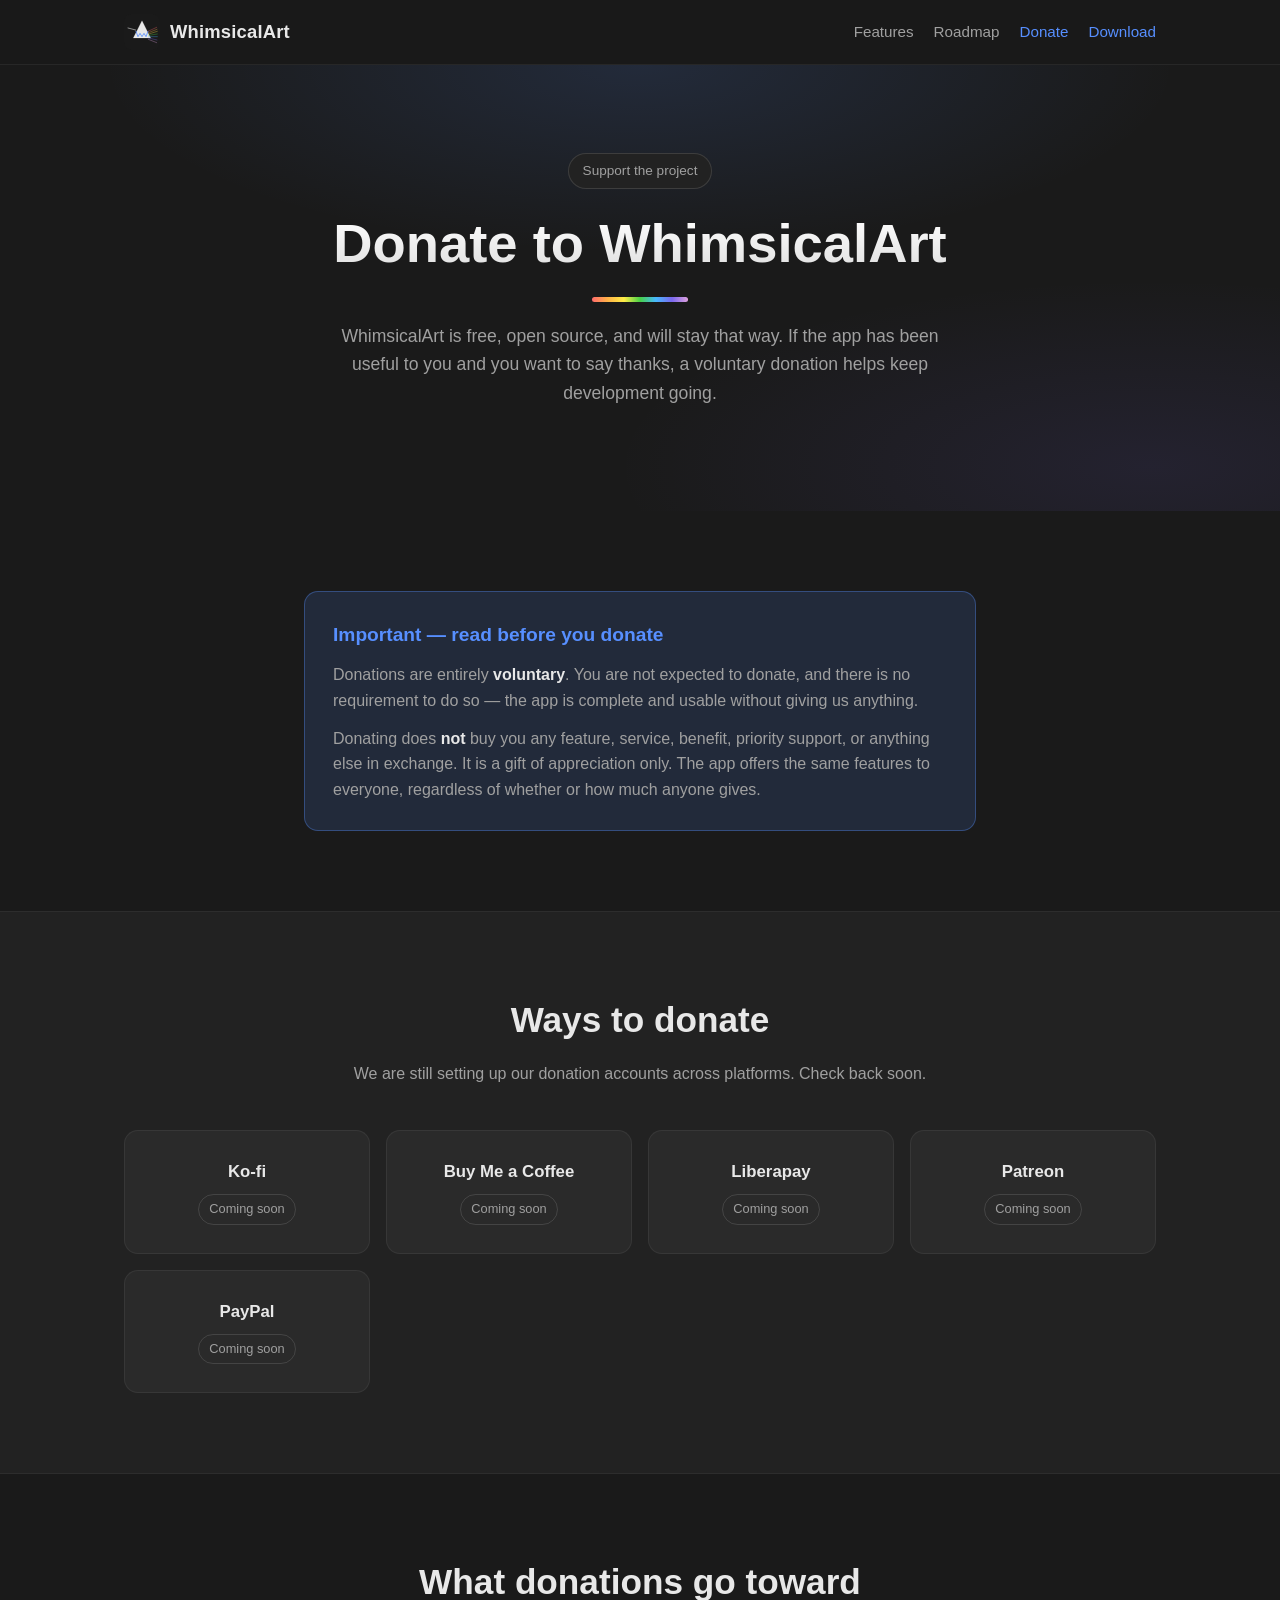
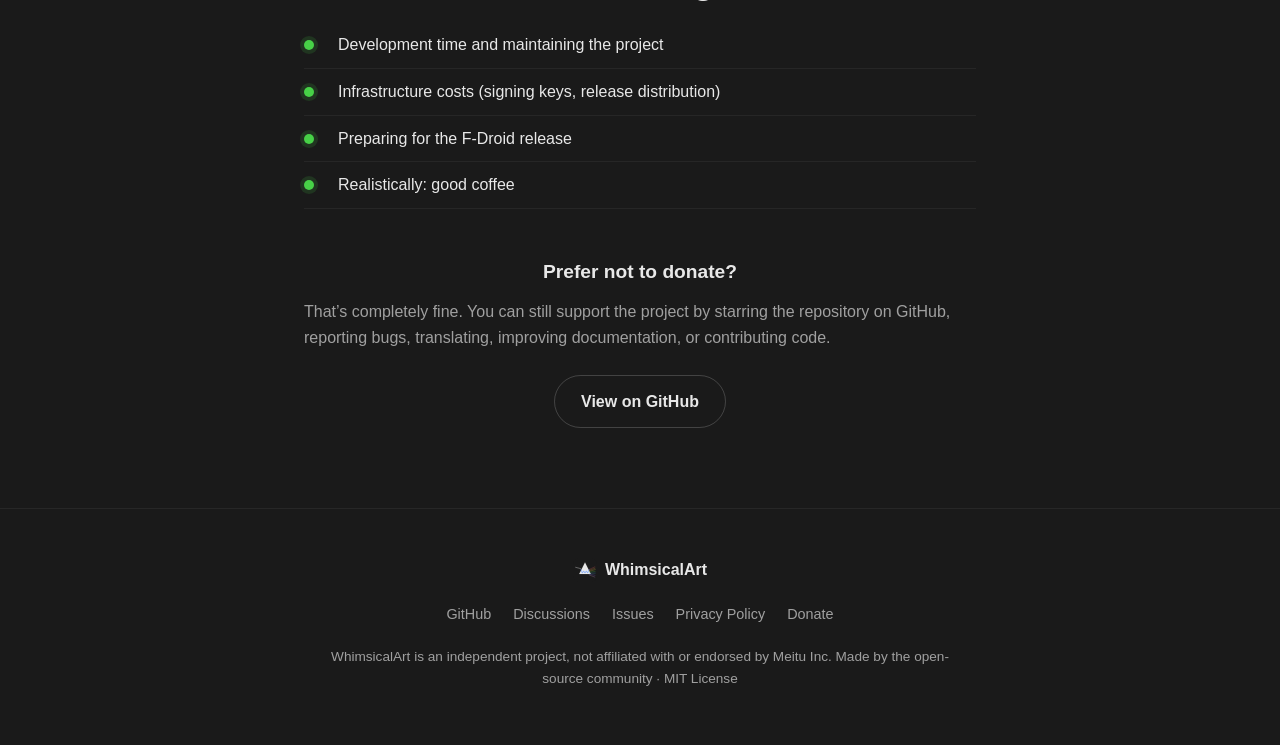
==== donate.html @ 7b3bcb75 "add voluntary donation page with platform placeholders" ====
<!DOCTYPE html>
<html lang="en">
<head>
  <meta charset="UTF-8">
  <meta name="viewport" content="width=device-width, initial-scale=1.0">
  <title>Donate — WhimsicalArt</title>
  <meta name="description" content="Support WhimsicalArt with a voluntary donation. No strings attached — donations never unlock features and never buy any service or benefit.">
  <link rel="icon" href="favicon.svg" type="image/svg+xml">
  <link rel="apple-touch-icon" href="favicon.svg">
  <meta name="theme-color" content="#1A1A1A">
  <link rel="stylesheet" href="styles.css">
</head>
<body>
  <header class="site-header">
    <div class="container header-inner">
      <a class="brand" href="index.html" aria-label="WhimsicalArt home">
        <img class="brand-mark" src="favicon.svg" alt="" width="36" height="36">
        <span class="brand-name">WhimsicalArt</span>
      </a>
      <nav class="nav" aria-label="Primary">
        <a href="index.html#features">Features</a>
        <a href="index.html#roadmap">Roadmap</a>
        <a href="donate.html" class="nav-cta">Donate</a>
        <a href="https://github.com/whimsicalart/whimsicalart/releases" class="nav-cta">Download</a>
      </nav>
    </div>
  </header>

  <main>
    <section class="hero">
      <div class="container hero-inner">
        <span class="badge">Support the project</span>
        <h1 class="hero-title">Donate to WhimsicalArt</h1>
        <p class="hero-sub">
          WhimsicalArt is free, open source, and will stay that way. If the app has been useful to
          you and you want to say thanks, a voluntary donation helps keep development going.
        </p>
      </div>
    </section>

    <section class="section" id="voluntary">
      <div class="container narrow">
        <div class="notice">
          <h2>Important — read before you donate</h2>
          <p>
            Donations are entirely <strong>voluntary</strong>. You are not expected to donate, and
            there is no requirement to do so — the app is complete and usable without giving us
            anything.
          </p>
          <p>
            Donating does <strong>not</strong> buy you any feature, service, benefit, priority
            support, or anything else in exchange. It is a gift of appreciation only. The app
            offers the same features to everyone, regardless of whether or how much anyone gives.
          </p>
        </div>
      </div>
    </section>

    <section class="section section-alt" id="platforms">
      <div class="container">
        <h2 class="section-title">Ways to donate</h2>
        <p class="section-intro">
          We are still setting up our donation accounts across platforms. Check back soon.
        </p>
        <!-- TODO(you): replace each placeholder href with your real profile URL,
             e.g. https://ko-fi.com/yourname, https://paypal.me/yourname. -->
        <div class="platform-grid">
          <a class="platform-card" href="https://ko-fi.com/" target="_blank" rel="noopener" aria-label="Ko-fi (coming soon)">
            <span class="platform-name">Ko-fi</span>
            <span class="platform-badge">Coming soon</span>
          </a>
          <a class="platform-card" href="https://www.buymeacoffee.com/" target="_blank" rel="noopener" aria-label="Buy Me a Coffee (coming soon)">
            <span class="platform-name">Buy Me a Coffee</span>
            <span class="platform-badge">Coming soon</span>
          </a>
          <a class="platform-card" href="https://liberapay.com/" target="_blank" rel="noopener" aria-label="Liberapay (coming soon)">
            <span class="platform-name">Liberapay</span>
            <span class="platform-badge">Coming soon</span>
          </a>
          <a class="platform-card" href="https://www.patreon.com/" target="_blank" rel="noopener" aria-label="Patreon (coming soon)">
            <span class="platform-name">Patreon</span>
            <span class="platform-badge">Coming soon</span>
          </a>
          <a class="platform-card" href="https://www.paypal.com/" target="_blank" rel="noopener" aria-label="PayPal (coming soon)">
            <span class="platform-name">PayPal</span>
            <span class="platform-badge">Coming soon</span>
          </a>
        </div>
      </div>
    </section>

    <section class="section" id="use">
      <div class="container narrow">
        <h2 class="section-title">What donations go toward</h2>
        <ul class="roadmap list-done">
          <li>Development time and maintaining the project</li>
          <li>Infrastructure costs (signing keys, release distribution)</li>
          <li>Preparing for the F-Droid release</li>
          <li>Realistically: good coffee</li>
        </ul>
        <h2 class="section-title sub">Prefer not to donate?</h2>
        <p>
          That&rsquo;s completely fine. You can still support the project by starring the
          repository on GitHub, reporting bugs, translating, improving documentation, or
          contributing code.
        </p>
        <div class="hero-actions">
          <a class="btn btn-ghost" href="https://github.com/whimsicalart/whimsicalart">View on GitHub</a>
        </div>
      </div>
    </section>
  </main>

  <footer class="site-footer">
    <div class="container footer-inner">
      <div class="footer-brand">
        <img class="brand-mark" src="favicon.svg" alt="" width="24" height="24">
        <span>WhimsicalArt</span>
      </div>
      <nav class="footer-links" aria-label="Footer">
        <a href="https://github.com/whimsicalart/whimsicalart">GitHub</a>
        <a href="https://github.com/whimsicalart/whimsicalart/discussions">Discussions</a>
        <a href="https://github.com/whimsicalart/whimsicalart/issues">Issues</a>
        <a href="https://github.com/whimsicalart/whimsicalart/blob/main/PRIVACY.md">Privacy Policy</a>
        <a href="donate.html">Donate</a>
      </nav>
      <p class="footer-copy">
        WhimsicalArt is an independent project, not affiliated with or endorsed by Meitu Inc.
        Made by the open-source community &middot; MIT License
      </p>
    </div>
  </footer>
</body>
</html>
---- styles.css ----
:root {
  --bg: #1A1A1A;
  --bg-soft: #222222;
  --bg-raised: #2A2A2A;
  --text: #E8E8E8;
  --text-dim: #A0A0A0;
  --accent: #578FFF;
  --accent-soft: rgba(87, 143, 255, 0.14);
  --prism-gradient: linear-gradient(90deg, #FF6B6B, #FFB347, #FFED47, #47D147, #47B8FF, #7B68EE, #DDA0DD);
  --radius: 14px;
  --max-width: 1080px;
}

* {
  box-sizing: border-box;
  margin: 0;
  padding: 0;
}

html {
  scroll-behavior: smooth;
}

body {
  font-family: -apple-system, BlinkMacSystemFont, "Segoe UI", Roboto, "Helvetica Neue", Arial, sans-serif;
  background: var(--bg);
  color: var(--text);
  line-height: 1.6;
  -webkit-font-smoothing: antialiased;
}

a {
  color: var(--accent);
  text-decoration: none;
}

a:hover {
  text-decoration: underline;
}

.container {
  max-width: var(--max-width);
  margin: 0 auto;
  padding: 0 24px;
}

/* ---------- Header ---------- */

.site-header {
  position: sticky;
  top: 0;
  z-index: 10;
  background: rgba(26, 26, 26, 0.9);
  backdrop-filter: blur(10px);
  border-bottom: 1px solid rgba(255, 255, 255, 0.06);
}

.header-inner {
  display: flex;
  align-items: center;
  justify-content: space-between;
  height: 64px;
}

.brand {
  display: flex;
  align-items: center;
  gap: 10px;
  color: var(--text);
}

.brand:hover {
  text-decoration: none;
}

.brand-mark {
  display: block;
  border-radius: 8px;
}

.brand-name {
  font-weight: 700;
  font-size: 1.15rem;
  letter-spacing: 0.2px;
}

.nav {
  display: flex;
  align-items: center;
  gap: 20px;
}

.nav a {
  color: var(--text-dim);
  font-size: 0.95rem;
  font-weight: 500;
}

.nav a:hover {
  color: var(--text);
  text-decoration: none;
}

.nav-cta {
  color: var(--accent) !important;
}

/* ---------- Hero ---------- */

.hero {
  padding: 88px 0 72px;
  text-align: center;
  background:
    radial-gradient(60% 60% at 50% 0%, rgba(87, 143, 255, 0.14), transparent 70%),
    radial-gradient(60% 60% at 90% 90%, rgba(123, 104, 238, 0.10), transparent 70%),
    var(--bg);
}

.badge {
  display: inline-block;
  padding: 6px 14px;
  border: 1px solid rgba(255, 255, 255, 0.12);
  border-radius: 999px;
  font-size: 0.85rem;
  color: var(--text-dim);
  background: var(--bg-soft);
  margin-bottom: 24px;
}

.hero-title {
  font-size: clamp(2rem, 5.5vw, 3.4rem);
  font-weight: 800;
  line-height: 1.15;
  max-width: 760px;
  margin: 0 auto 20px;
  background: linear-gradient(180deg, #FFFFFF, #D0D0D0);
  -webkit-background-clip: text;
  background-clip: text;
  -webkit-text-fill-color: transparent;
}

.hero-title::after {
  content: "";
  display: block;
  width: 96px;
  height: 5px;
  margin: 22px auto 0;
  border-radius: 99px;
  background: var(--prism-gradient);
}

.hero-sub {
  max-width: 640px;
  margin: 0 auto 32px;
  font-size: 1.1rem;
  color: var(--text-dim);
}

.hero-actions {
  display: flex;
  justify-content: center;
  flex-wrap: wrap;
  gap: 14px;
}

.btn {
  display: inline-block;
  padding: 13px 26px;
  border-radius: 999px;
  font-weight: 600;
  font-size: 1rem;
  transition: transform 0.15s ease, box-shadow 0.15s ease;
}

.btn:hover {
  transform: translateY(-1px);
  text-decoration: none;
}

.btn-primary {
  background: var(--accent);
  color: #FFFFFF;
  box-shadow: 0 8px 24px rgba(87, 143, 255, 0.35);
}

.btn-primary:hover {
  box-shadow: 0 10px 30px rgba(87, 143, 255, 0.45);
}

.btn-ghost {
  color: var(--text);
  border: 1px solid rgba(255, 255, 255, 0.18);
  background: transparent;
}

.btn-ghost:hover {
  border-color: var(--accent);
  color: var(--text);
}

.hero-note {
  margin-top: 22px;
  font-size: 0.9rem;
  color: var(--text-dim);
}

/* ---------- Screenshot placeholder ---------- */

.screenshot-placeholder {
  max-width: 560px;
  margin: 56px auto 0;
  aspect-ratio: 9 / 12;
  border: 1px dashed rgba(255, 255, 255, 0.18);
  border-radius: var(--radius);
  display: flex;
  align-items: center;
  justify-content: center;
  background:
    repeating-linear-gradient(
      45deg,
      rgba(255, 255, 255, 0.015),
      rgba(255, 255, 255, 0.015) 12px,
      rgba(255, 255, 255, 0.03) 12px,
      rgba(255, 255, 255, 0.03) 24px
    );
}

.placeholder-caption {
  color: var(--text-dim);
  font-size: 0.95rem;
  letter-spacing: 0.3px;
}

/* ---------- Sections ---------- */

.section {
  padding: 80px 0;
}

.section-alt {
  background: var(--bg-soft);
  border-block: 1px solid rgba(255, 255, 255, 0.05);
}

.section-title {
  font-size: clamp(1.6rem, 3.5vw, 2.2rem);
  font-weight: 700;
  text-align: center;
  margin-bottom: 12px;
}

.section-intro {
  text-align: center;
  color: var(--text-dim);
  max-width: 640px;
  margin: 0 auto 44px;
}

.feature-grid {
  display: grid;
  grid-template-columns: repeat(auto-fit, minmax(280px, 1fr));
  gap: 20px;
}

.feature-card {
  background: var(--bg-raised);
  border: 1px solid rgba(255, 255, 255, 0.06);
  border-radius: var(--radius);
  padding: 24px;
  transition: border-color 0.2s ease, transform 0.2s ease;
}

.feature-card:hover {
  border-color: rgba(87, 143, 255, 0.4);
  transform: translateY(-3px);
}

.feature-card h3 {
  font-size: 1.1rem;
  margin-bottom: 8px;
}

.feature-card p {
  color: var(--text-dim);
  font-size: 0.95rem;
}

.value-grid {
  display: grid;
  grid-template-columns: repeat(auto-fit, minmax(240px, 1fr));
  gap: 20px;
  text-align: center;
}

.value-item {
  padding: 24px 16px;
  border-radius: var(--radius);
  background: var(--bg-raised);
  border: 1px solid rgba(255, 255, 255, 0.06);
}

.value-item h3 {
  font-size: 1.05rem;
  margin-bottom: 8px;
  color: var(--accent);
}

.value-item p {
  color: var(--text-dim);
  font-size: 0.95rem;
}

/* ---------- Roadmap ---------- */

.roadmap {
  max-width: 700px;
  margin: 0 auto;
  padding: 0;
  list-style: none;
}

.roadmap li {
  position: relative;
  padding: 10px 0 10px 34px;
  color: var(--text-dim);
  border-bottom: 1px solid rgba(255, 255, 255, 0.05);
}

.roadmap li::before {
  content: "";
  position: absolute;
  left: 0;
  top: 18px;
  width: 10px;
  height: 10px;
  border-radius: 50%;
}

.list-done li::before {
  background: #47D147;
  box-shadow: 0 0 0 4px rgba(71, 209, 71, 0.15);
}

.list-done li {
  color: var(--text);
}

.list-todo {
  margin-top: 24px;
}

.list-todo li::before {
  background: transparent;
  border: 2px solid var(--accent);
}

.list-todo li {
  color: var(--text-dim);
}

/* ---------- Download ---------- */

.download-inner {
  text-align: center;
  max-width: 640px;
}

.download-inner p {
  color: var(--text-dim);
  margin-bottom: 28px;
}

/* ---------- Footer ---------- */

.site-footer {
  padding: 48px 0 56px;
  border-top: 1px solid rgba(255, 255, 255, 0.06);
}

.footer-inner {
  display: flex;
  flex-direction: column;
  align-items: center;
  gap: 20px;
  text-align: center;
}

.footer-brand {
  display: flex;
  align-items: center;
  gap: 8px;
  font-weight: 600;
}

.footer-brand .brand-mark {
  border-radius: 6px;
}

.footer-links {
  display: flex;
  flex-wrap: wrap;
  justify-content: center;
  gap: 22px;
  font-size: 0.9rem;
}

.footer-links a {
  color: var(--text-dim);
}

.footer-links a:hover {
  color: var(--text);
}

.footer-copy {
  font-size: 0.85rem;
  color: var(--text-dim);
  max-width: 640px;
}

/* ---------- Donation page ---------- */

.container.narrow {
  max-width: 720px;
}

.notice {
  background: var(--accent-soft);
  border: 1px solid rgba(87, 143, 255, 0.35);
  border-radius: var(--radius);
  padding: 28px;
}

.notice h2 {
  font-size: 1.2rem;
  margin-bottom: 12px;
  color: var(--accent);
}

.notice p {
  color: var(--text-dim);
  margin-bottom: 12px;
}

.notice p:last-child {
  margin-bottom: 0;
}

.notice strong {
  color: var(--text);
}

.platform-grid {
  display: grid;
  grid-template-columns: repeat(auto-fit, minmax(220px, 1fr));
  gap: 16px;
}

.platform-card {
  display: flex;
  flex-direction: column;
  gap: 8px;
  align-items: center;
  justify-content: center;
  padding: 28px 16px;
  background: var(--bg-raised);
  border: 1px solid rgba(255, 255, 255, 0.06);
  border-radius: var(--radius);
  color: var(--text);
  font-weight: 600;
  transition: border-color 0.2s ease, transform 0.2s ease;
}

.platform-card:hover {
  border-color: rgba(87, 143, 255, 0.4);
  transform: translateY(-3px);
  text-decoration: none;
  color: var(--text);
}

.platform-name {
  font-size: 1.05rem;
}

.platform-badge {
  font-size: 0.8rem;
  font-weight: 500;
  color: var(--text-dim);
  padding: 4px 10px;
  border: 1px solid rgba(255, 255, 255, 0.12);
  border-radius: 999px;
}

.section-title.sub {
  margin-top: 48px;
  font-size: 1.2rem;
}

#use .container.narrow > p {
  color: var(--text-dim);
  margin-bottom: 24px;
}

/* ---------- Responsive ---------- */

@media (max-width: 640px) {
  .hero {
    padding: 64px 0 56px;
  }

  .nav {
    gap: 12px;
  }

  .nav a:not(.nav-cta) {
    display: none;
  }

  .section {
    padding: 60px 0;
  }
}
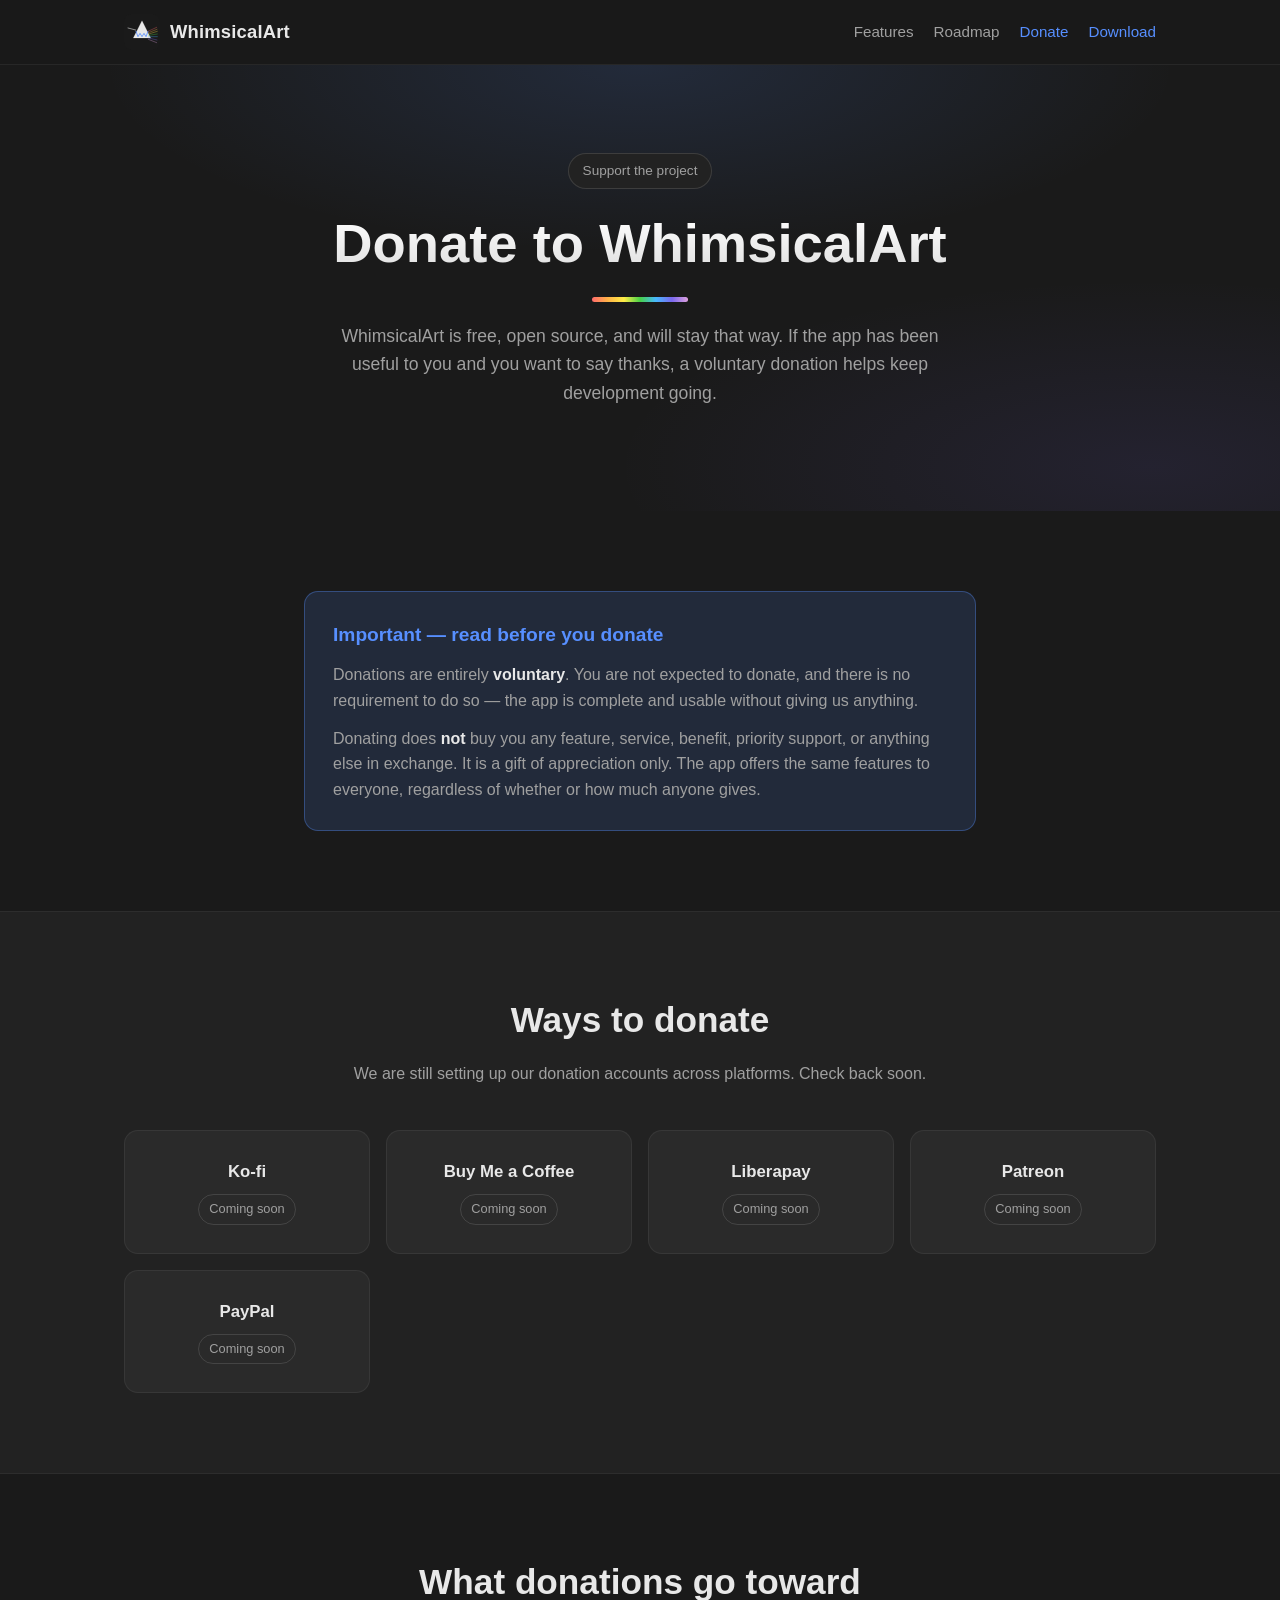
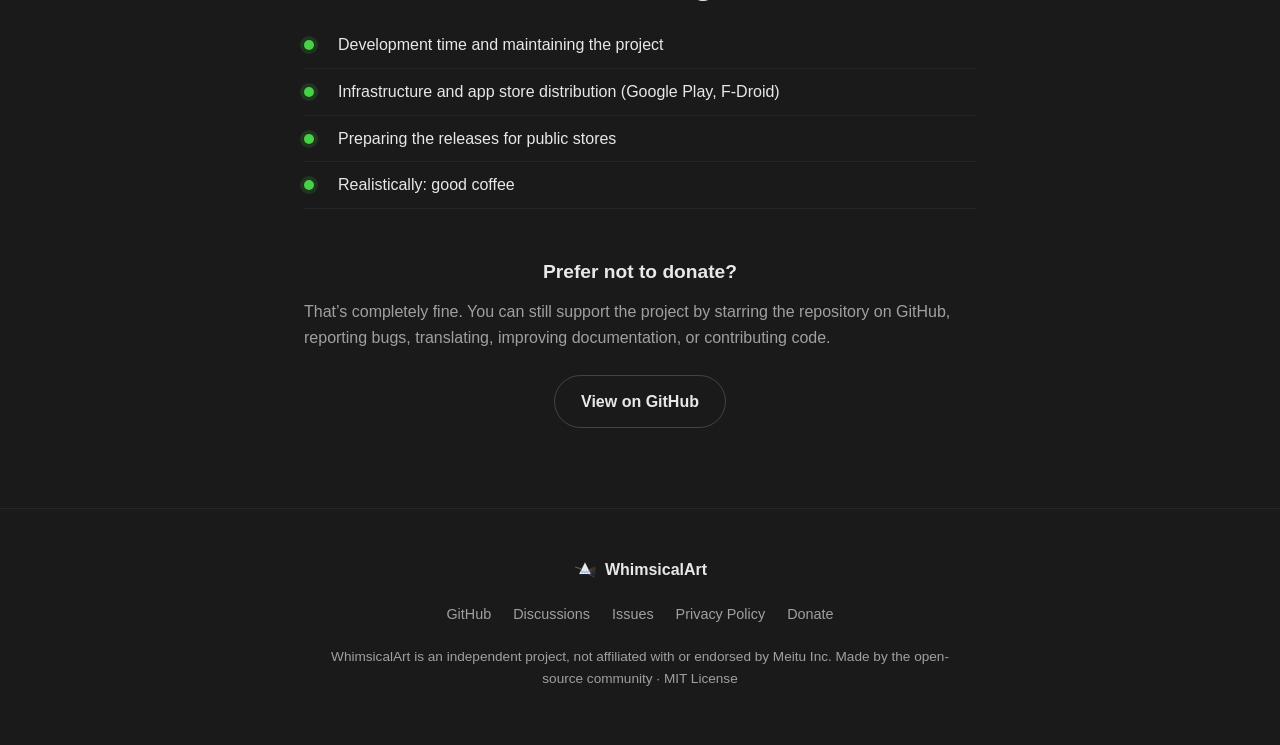
==== commit 077b8eff: "add store download dropdown (Google Play default, F-Droid, GitHub) and sync download docs" ====
--- a/donate.html
+++ b/donate.html
@@ -5,9 +5,27 @@
   <meta name="viewport" content="width=device-width, initial-scale=1.0">
   <title>Donate — WhimsicalArt</title>
   <meta name="description" content="Support WhimsicalArt with a voluntary donation. No strings attached — donations never unlock features and never buy any service or benefit.">
+  <meta name="robots" content="index, follow">
+  <link rel="canonical" href="https://whimsicalart.github.io/donate.html">
   <link rel="icon" href="favicon.svg" type="image/svg+xml">
-  <link rel="apple-touch-icon" href="favicon.svg">
+  <link rel="icon" href="favicon.ico" sizes="32x32">
+  <link rel="apple-touch-icon" href="apple-touch-icon.png">
   <meta name="theme-color" content="#1A1A1A">
+  <meta property="og:type" content="website">
+  <meta property="og:url" content="https://whimsicalart.github.io/donate.html">
+  <meta property="og:title" content="Donate — WhimsicalArt">
+  <meta property="og:description" content="Support the free, open-source Android photo editor WhimsicalArt with a voluntary donation. No ads, no account, no subscription — gifting only.">
+  <meta property="og:site_name" content="WhimsicalArt">
+  <meta property="og:image" content="https://whimsicalart.github.io/og-image.jpg">
+  <meta property="og:image:alt" content="WhimsicalArt logo — a prism dispersing light into a rainbow spectrum">
+  <meta property="og:image:width" content="1200">
+  <meta property="og:image:height" content="630">
+  <meta property="og:locale" content="en_US">
+  <meta name="twitter:card" content="summary_large_image">
+  <meta name="twitter:title" content="Donate — WhimsicalArt">
+  <meta name="twitter:description" content="Support the free, open-source Android photo editor WhimsicalArt with a voluntary donation.">
+  <meta name="twitter:image" content="https://whimsicalart.github.io/og-image.jpg">
+  <meta name="twitter:image:alt" content="WhimsicalArt logo — a prism dispersing light into a rainbow spectrum">
   <link rel="stylesheet" href="styles.css">
 </head>
 <body>
@@ -21,7 +39,7 @@
         <a href="index.html#features">Features</a>
         <a href="index.html#roadmap">Roadmap</a>
         <a href="donate.html" class="nav-cta">Donate</a>
-        <a href="https://github.com/whimsicalart/whimsicalart/releases" class="nav-cta">Download</a>
+        <a href="https://play.google.com/store/apps/details?id=codes.pepper.whimsicalart" class="nav-cta">Download</a>
       </nav>
     </div>
   </header>
@@ -94,8 +112,8 @@
         <h2 class="section-title">What donations go toward</h2>
         <ul class="roadmap list-done">
           <li>Development time and maintaining the project</li>
-          <li>Infrastructure costs (signing keys, release distribution)</li>
-          <li>Preparing for the F-Droid release</li>
+          <li>Infrastructure and app store distribution (Google Play, F-Droid)</li>
+          <li>Preparing the releases for public stores</li>
           <li>Realistically: good coffee</li>
         </ul>
         <h2 class="section-title sub">Prefer not to donate?</h2>
@@ -121,7 +139,7 @@
         <a href="https://github.com/whimsicalart/whimsicalart">GitHub</a>
         <a href="https://github.com/whimsicalart/whimsicalart/discussions">Discussions</a>
         <a href="https://github.com/whimsicalart/whimsicalart/issues">Issues</a>
-        <a href="https://github.com/whimsicalart/whimsicalart/blob/main/PRIVACY.md">Privacy Policy</a>
+        <a href="https://github.com/whimsicalart/whimsicalart/blob/master/PRIVACY.md">Privacy Policy</a>
         <a href="donate.html">Donate</a>
       </nav>
       <p class="footer-copy">
--- a/styles.css
+++ b/styles.css
@@ -161,6 +161,131 @@
   justify-content: center;
   flex-wrap: wrap;
   gap: 14px;
+  align-items: center;
+}
+
+/* ---------- Download dropdown ---------- */
+
+.download-dropdown {
+  display: inline-flex;
+  align-items: stretch;
+}
+
+.btn-download-main {
+  border-radius: 999px 0 0 999px;
+  padding-right: 18px;
+}
+
+.btn-download-more {
+  position: relative;
+  display: inline-flex;
+}
+
+.btn-download-more summary {
+  list-style: none;
+  cursor: pointer;
+  display: inline-flex;
+  align-items: center;
+  justify-content: center;
+  min-width: 46px;
+  padding: 0 16px;
+  background: var(--accent);
+  color: #FFFFFF;
+  font-size: 0.95rem;
+  border-radius: 0 999px 999px 0;
+  border-left: 1px solid rgba(255, 255, 255, 0.35);
+  box-shadow: 0 8px 24px rgba(87, 143, 255, 0.35);
+  transition: background 0.15s ease;
+}
+
+.btn-download-more summary:hover,
+.btn-download-more[open] summary {
+  background: #3f76e8;
+}
+
+.btn-download-more summary::-webkit-details-marker {
+  display: none;
+}
+
+.btn-download-more[open] summary {
+  border-radius: 0 999px 0 0;
+}
+
+.download-menu {
+  position: absolute;
+  right: 0;
+  top: calc(100% + 10px);
+  min-width: 210px;
+  background: var(--bg-raised);
+  border: 1px solid rgba(255, 255, 255, 0.12);
+  border-radius: 12px;
+  box-shadow: 0 16px 40px rgba(0, 0, 0, 0.5);
+  padding: 6px;
+  display: flex;
+  flex-direction: column;
+  gap: 2px;
+  z-index: 30;
+  animation: menu-in 0.15s ease;
+}
+
+.download-option {
+  display: flex;
+  justify-content: space-between;
+  align-items: center;
+  gap: 14px;
+  padding: 10px 14px;
+  border-radius: 8px;
+  color: var(--text);
+  font-size: 0.95rem;
+  font-weight: 500;
+}
+
+.download-option:hover {
+  background: var(--accent-soft);
+  color: var(--text);
+  text-decoration: none;
+}
+
+.opt-tag {
+  color: var(--accent);
+  font-size: 0.72rem;
+  font-weight: 600;
+  text-transform: uppercase;
+  letter-spacing: 0.4px;
+}
+
+@keyframes menu-in {
+  from {
+    opacity: 0;
+    transform: translateY(-4px);
+  }
+  to {
+    opacity: 1;
+    transform: translateY(0);
+  }
+}
+
+.sr-only {
+  position: absolute;
+  width: 1px;
+  height: 1px;
+  padding: 0;
+  margin: -1px;
+  overflow: hidden;
+  clip: rect(0, 0, 0, 0);
+  white-space: nowrap;
+  border: 0;
+}
+
+@media (max-width: 640px) {
+  .download-menu {
+    min-width: 190px;
+  }
+
+  .btn-download-more summary {
+    min-width: 42px;
+    padding: 0 13px;
+  }
 }
 
 .btn {
@@ -204,31 +329,103 @@
   color: var(--text-dim);
 }
 
-/* ---------- Screenshot placeholder ---------- */
-
-.screenshot-placeholder {
-  max-width: 560px;
-  margin: 56px auto 0;
-  aspect-ratio: 9 / 12;
-  border: 1px dashed rgba(255, 255, 255, 0.18);
-  border-radius: var(--radius);
-  display: flex;
-  align-items: center;
-  justify-content: center;
-  background:
-    repeating-linear-gradient(
-      45deg,
-      rgba(255, 255, 255, 0.015),
-      rgba(255, 255, 255, 0.015) 12px,
-      rgba(255, 255, 255, 0.03) 12px,
-      rgba(255, 255, 255, 0.03) 24px
-    );
-}
-
-.placeholder-caption {
-  color: var(--text-dim);
-  font-size: 0.95rem;
-  letter-spacing: 0.3px;
+/* ---------- Screenshot gallery ---------- */
+
+.section-screenshots .container {
+  max-width: 1280px;
+}
+
+.shot-group {
+  margin-bottom: 40px;
+}
+
+.shot-group:last-child {
+  margin-bottom: 0;
+}
+
+.shot-group-title {
+  font-size: 1.05rem;
+  font-weight: 600;
+  color: var(--accent);
+  margin-bottom: 16px;
+}
+
+.shot-strip {
+  overflow: hidden;
+  -webkit-mask-image: linear-gradient(90deg, transparent, #000 6%, #000 94%, transparent);
+  mask-image: linear-gradient(90deg, transparent, #000 6%, #000 94%, transparent);
+}
+
+.shot-track {
+  display: flex;
+  width: max-content;
+  animation: shot-scroll 45s linear infinite;
+}
+
+.shot-set {
+  display: flex;
+  gap: 16px;
+  padding-right: 16px;
+}
+
+.shot-track:hover {
+  animation-play-state: paused;
+}
+
+.shot-track.paused {
+  animation-play-state: paused;
+}
+
+.shot {
+  margin: 0;
+  border-radius: 18px;
+  overflow: hidden;
+  border: 1px solid rgba(255, 255, 255, 0.08);
+  background: var(--bg-raised);
+  box-shadow: 0 10px 28px rgba(0, 0, 0, 0.35);
+  flex-shrink: 0;
+  cursor: zoom-in;
+  touch-action: manipulation;
+  transition: transform 0.3s ease, border-color 0.3s ease, box-shadow 0.3s ease;
+}
+
+.shot:hover {
+  transform: translateY(-4px);
+  border-color: rgba(87, 143, 255, 0.55);
+  box-shadow: 0 16px 36px rgba(0, 0, 0, 0.45);
+}
+
+.shot img {
+  display: block;
+  width: auto;
+  height: 320px;
+  pointer-events: none;
+}
+
+.shot.shot-tablet img {
+  height: 240px;
+}
+
+@keyframes shot-scroll {
+  to {
+    transform: translateX(-50%);
+  }
+}
+
+@media (prefers-reduced-motion: reduce) {
+  .shot-track {
+    animation: none;
+  }
+}
+
+@media (max-width: 640px) {
+  .shot img {
+    height: 260px;
+  }
+
+  .shot.shot-tablet img {
+    height: 190px;
+  }
 }
 
 /* ---------- Sections ---------- */
@@ -418,6 +615,146 @@
   max-width: 640px;
 }
 
+/* ---------- Lightbox ---------- */
+
+body.scroll-lock {
+  overflow: hidden;
+}
+
+.lightbox {
+  position: fixed;
+  inset: 0;
+  z-index: 100;
+  display: flex;
+  align-items: center;
+  justify-content: center;
+  background: rgba(10, 10, 10, 0.92);
+  backdrop-filter: blur(4px);
+}
+
+.lightbox[hidden] {
+  display: none;
+}
+
+.lightbox-stage {
+  display: flex;
+  flex-direction: column;
+  align-items: center;
+  gap: 18px;
+  max-width: 94vw;
+}
+
+.lightbox-stage img {
+  max-width: 100%;
+  max-height: 82vh;
+  width: auto;
+  height: auto;
+  border-radius: 12px;
+  box-shadow: 0 24px 64px rgba(0, 0, 0, 0.6);
+  animation: lightbox-in 0.25s ease;
+}
+
+.lightbox-caption {
+  margin: 0;
+  color: var(--text-dim);
+  font-size: 0.95rem;
+  text-align: center;
+}
+
+.lightbox-close {
+  position: absolute;
+  top: 18px;
+  right: 18px;
+  width: 44px;
+  height: 44px;
+  border-radius: 50%;
+  border: 1px solid rgba(255, 255, 255, 0.2);
+  background: rgba(26, 26, 26, 0.7);
+  color: var(--text);
+  font-size: 1.1rem;
+  cursor: pointer;
+  display: flex;
+  align-items: center;
+  justify-content: center;
+  transition: background 0.2s ease, border-color 0.2s ease;
+}
+
+.lightbox-close:hover {
+  background: rgba(87, 143, 255, 0.3);
+  border-color: var(--accent);
+}
+
+.lightbox-nav {
+  position: absolute;
+  top: 50%;
+  transform: translateY(-50%);
+  width: 52px;
+  height: 52px;
+  border-radius: 50%;
+  border: 1px solid rgba(255, 255, 255, 0.2);
+  background: rgba(26, 26, 26, 0.7);
+  color: var(--text);
+  font-size: 1.8rem;
+  line-height: 1;
+  cursor: pointer;
+  display: flex;
+  align-items: center;
+  justify-content: center;
+  padding-bottom: 4px;
+  transition: background 0.2s ease, border-color 0.2s ease;
+}
+
+.lightbox-nav:hover {
+  background: rgba(87, 143, 255, 0.3);
+  border-color: var(--accent);
+}
+
+.lightbox-prev {
+  left: 18px;
+}
+
+.lightbox-next {
+  right: 18px;
+}
+
+.lightbox-nav:disabled {
+  opacity: 0.25;
+  cursor: default;
+}
+
+@keyframes lightbox-in {
+  from {
+    opacity: 0;
+    transform: scale(0.96);
+  }
+  to {
+    opacity: 1;
+    transform: scale(1);
+  }
+}
+
+@media (max-width: 640px) {
+  .lightbox-nav {
+    top: auto;
+    bottom: 18px;
+    transform: none;
+    width: 48px;
+    height: 48px;
+  }
+
+  .lightbox-prev {
+    left: 18px;
+  }
+
+  .lightbox-next {
+    right: 18px;
+  }
+
+  .lightbox-stage img {
+    max-height: 74vh;
+  }
+}
+
 /* ---------- Donation page ---------- */
 
 .container.narrow {
